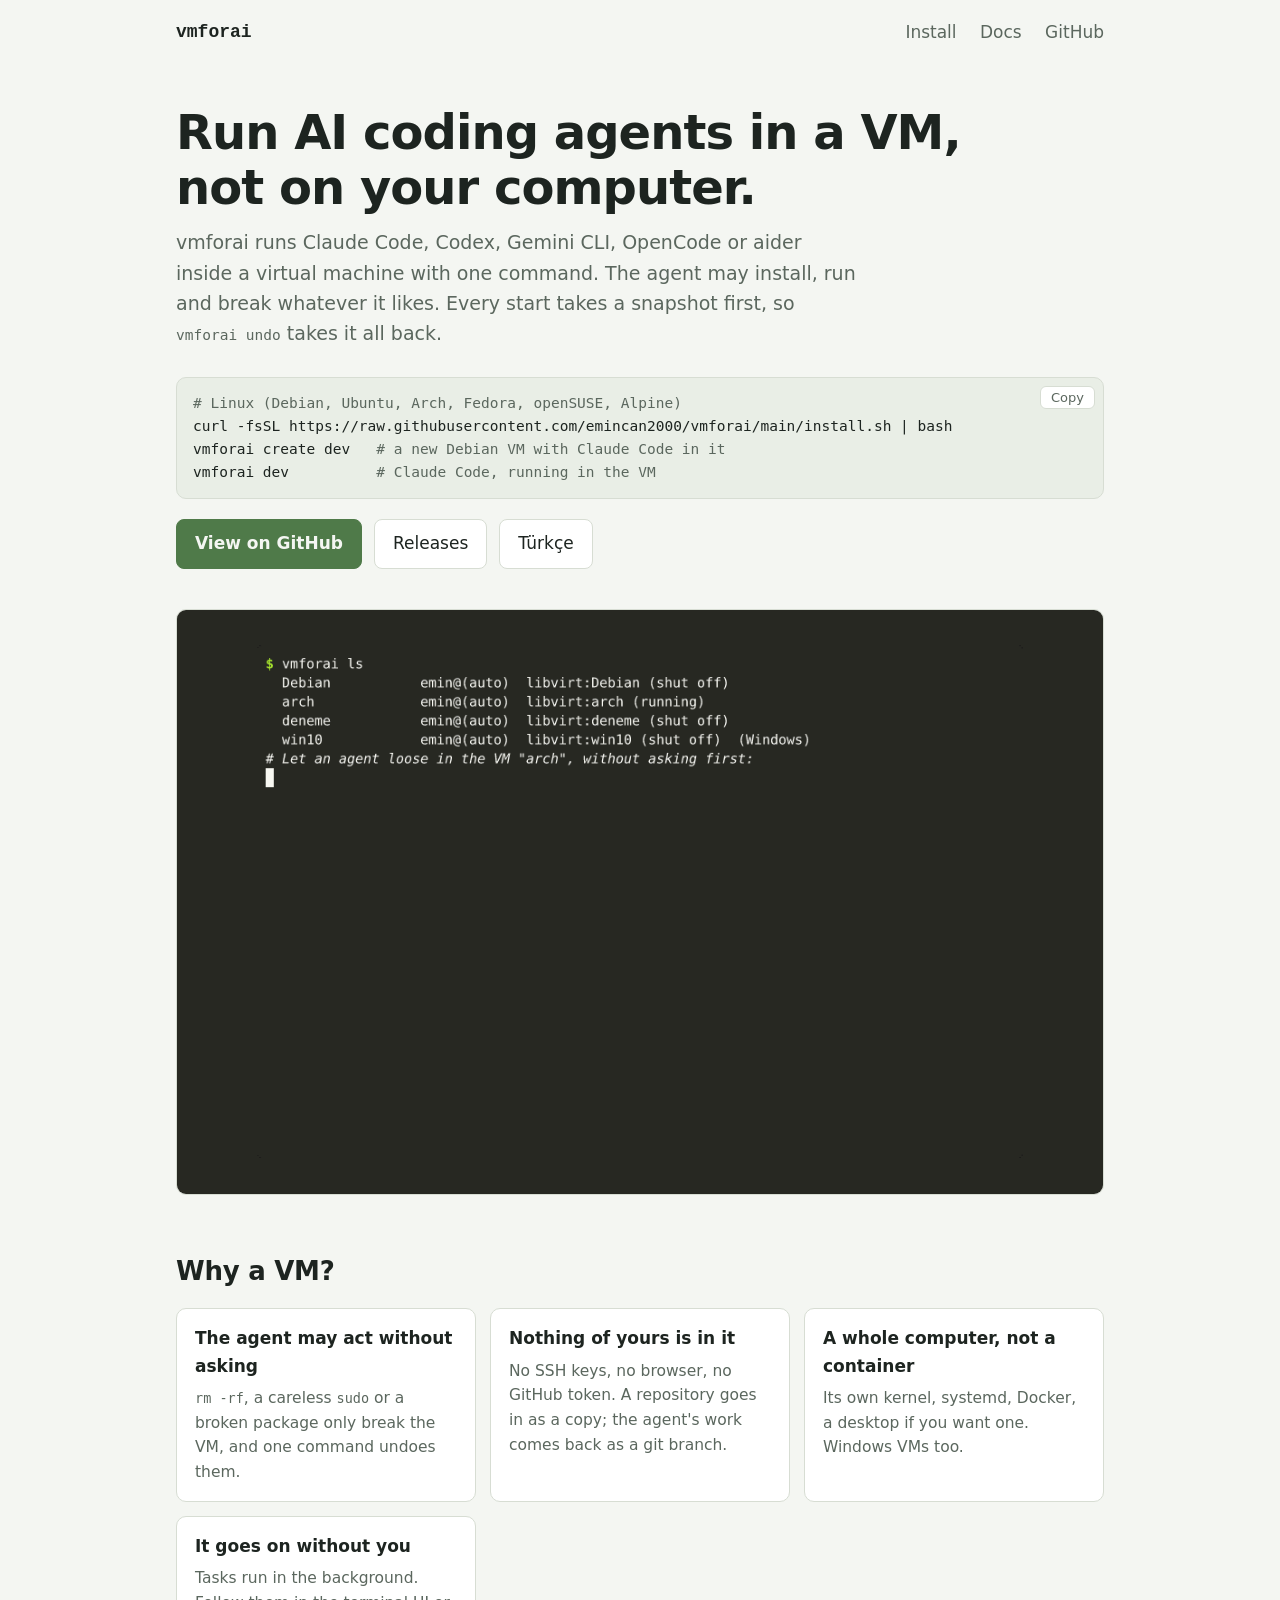
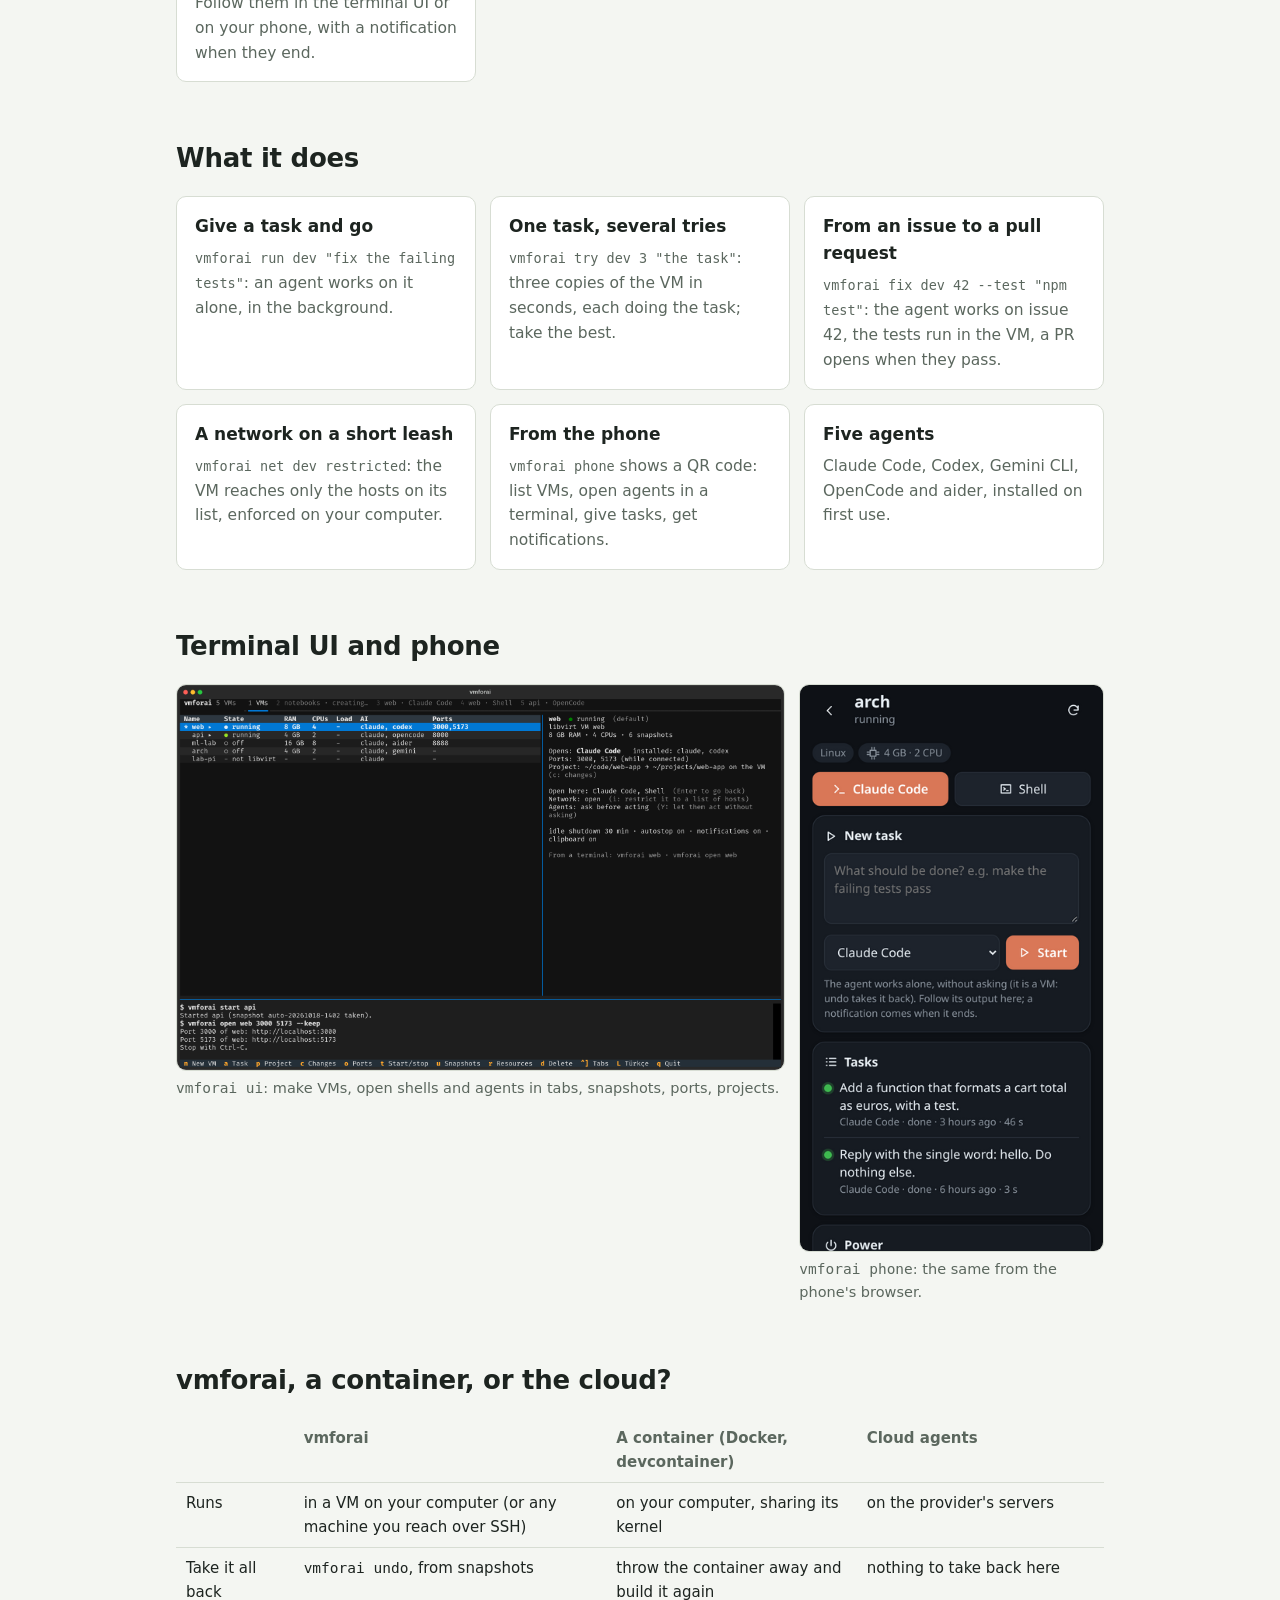
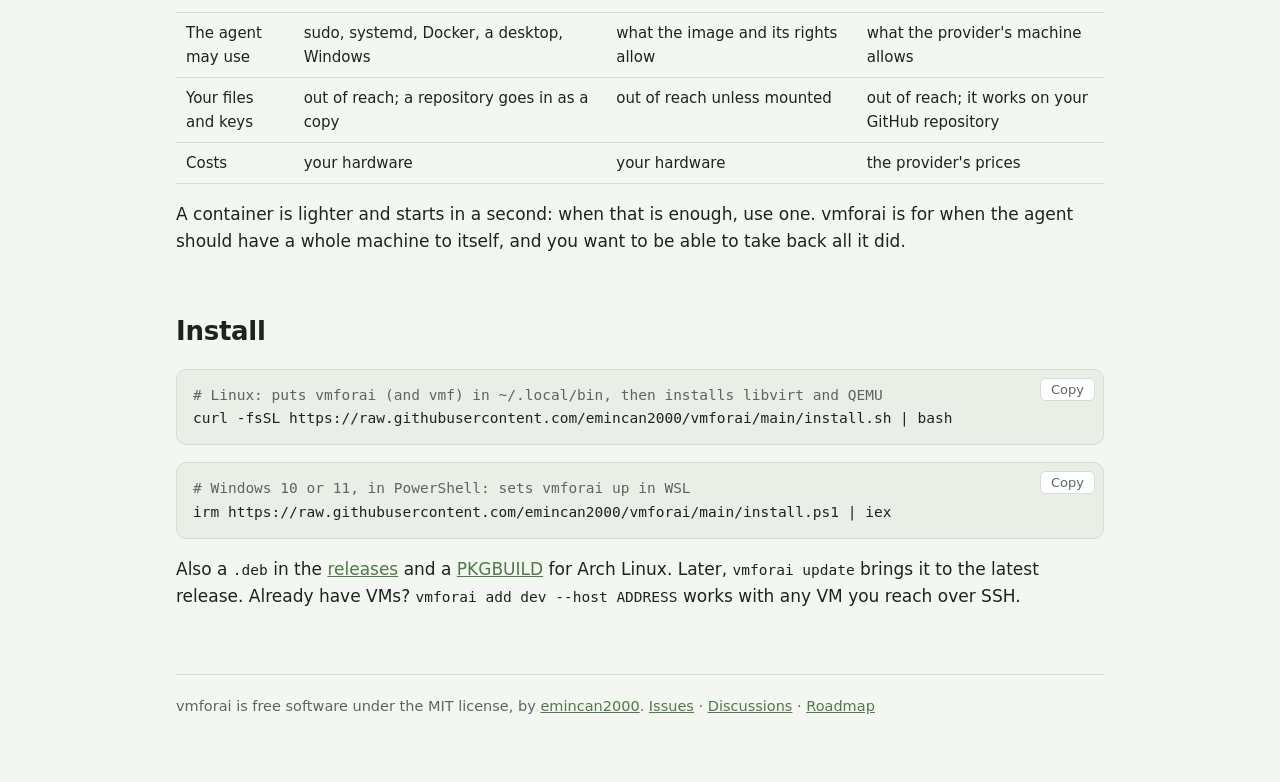
==== docs/index.html @ 1d29169d "A project page for GitHub Pages (docs/index.html)" ====
<!doctype html>
<html lang="en">
<head>
<meta charset="utf-8">
<meta name="viewport" content="width=device-width, initial-scale=1">
<title>vmforai</title>
<meta name="description" content="Run Claude Code, Codex, Gemini CLI, OpenCode or aider inside a VM sandbox, not on your computer. One command, a snapshot every start, undo.">
<meta property="og:title" content="vmforai: AI coding agents in a VM sandbox">
<meta property="og:description" content="Run Claude Code, Codex, Gemini CLI, OpenCode or aider inside a VM, not on your computer. A snapshot every start; undo takes it all back.">
<meta property="og:image" content="https://emincan2000.github.io/vmforai/social-preview.png">
<meta property="og:type" content="website">
<meta name="twitter:card" content="summary_large_image">
<link rel="icon" href="data:image/svg+xml,%3Csvg xmlns='http://www.w3.org/2000/svg' viewBox='0 0 32 32'%3E%3Crect width='32' height='32' rx='7' fill='%23171c19'/%3E%3Cpath d='M8 11l6 5-6 5M16 22h8' stroke='%239cc28f' stroke-width='3' fill='none' stroke-linecap='round' stroke-linejoin='round'/%3E%3C/svg%3E">
<style>
:root {
  --bg: #f4f6f2; --panel: #ffffff; --line: #d7ddd3; --text: #1d2420;
  --dim: #5b675e; --green: #4f7a49; --code: #e9eee6;
}
@media (prefers-color-scheme: dark) {
  :root {
    --bg: #171c19; --panel: #1f2621; --line: #333d36; --text: #e6ebe4;
    --dim: #9ba79d; --green: #9cc28f; --code: #121613;
  }
}
* { box-sizing: border-box; }
body {
  margin: 0; background: var(--bg); color: var(--text);
  font: 17px/1.6 "Inter", system-ui, -apple-system, "Segoe UI", sans-serif;
}
a { color: var(--green); }
main { max-width: 960px; margin: 0 auto; padding: 0 16px 64px; }
nav { display: flex; justify-content: space-between; align-items: center; padding: 18px 0; }
nav b { font-family: "JetBrains Mono", ui-monospace, monospace; font-size: 18px; }
nav a { margin-left: 18px; text-decoration: none; color: var(--dim); }
nav a:hover { color: var(--text); }
h1 { font-size: clamp(30px, 5.5vw, 48px); line-height: 1.15; margin: 40px 0 12px; letter-spacing: -0.02em; }
h2 { font-size: 26px; margin: 56px 0 16px; letter-spacing: -0.01em; }
.lead { font-size: 19px; color: var(--dim); max-width: 680px; margin: 0 0 28px; }
code, pre { font-family: "JetBrains Mono", ui-monospace, "DejaVu Sans Mono", monospace; font-size: 14.5px; }
pre {
  background: var(--code); border: 1px solid var(--line); border-radius: 10px;
  padding: 14px 16px; margin: 0; overflow-x: auto; position: relative;
}
pre .c { color: var(--dim); }
.copy {
  position: absolute; top: 8px; right: 8px; font: 13px system-ui, sans-serif;
  background: var(--panel); color: var(--dim); border: 1px solid var(--line);
  border-radius: 6px; padding: 3px 10px; cursor: pointer;
}
.copy:hover { color: var(--text); }
.buttons { display: flex; gap: 12px; flex-wrap: wrap; margin-top: 20px; }
.btn {
  display: inline-block; padding: 10px 18px; border-radius: 8px; text-decoration: none;
  border: 1px solid var(--line); color: var(--text); background: var(--panel);
}
.btn.main { background: var(--green); border-color: var(--green); color: var(--bg); font-weight: 600; }
img { max-width: 100%; height: auto; display: block; border-radius: 10px; border: 1px solid var(--line); }
.hero-img { margin-top: 40px; }
.grid { display: grid; grid-template-columns: repeat(auto-fit, minmax(260px, 1fr)); gap: 14px; }
.card { background: var(--panel); border: 1px solid var(--line); border-radius: 10px; padding: 16px 18px; }
.card h3 { margin: 0 0 6px; font-size: 17px; }
.card p { margin: 0; color: var(--dim); font-size: 15.5px; }
.card code { font-size: 13.5px; }
.shots { display: grid; grid-template-columns: 2fr 1fr; gap: 14px; align-items: start; }
@media (max-width: 640px) { .shots { grid-template-columns: 1fr; } }
.caption { color: var(--dim); font-size: 14.5px; margin: 6px 0 0; }
table { width: 100%; border-collapse: collapse; font-size: 15px; }
th, td { text-align: left; padding: 8px 10px; border-bottom: 1px solid var(--line); vertical-align: top; }
th { color: var(--dim); font-weight: 600; }
.tablewrap { overflow-x: auto; }
footer { color: var(--dim); font-size: 14.5px; border-top: 1px solid var(--line); margin-top: 64px; padding-top: 20px; }
</style>
</head>
<body>
<main>
<nav>
  <b>vmforai</b>
  <span>
    <a href="#install">Install</a>
    <a href="https://github.com/emincan2000/vmforai#commands">Docs</a>
    <a href="https://github.com/emincan2000/vmforai">GitHub</a>
  </span>
</nav>

<h1>Run AI coding agents in a VM,<br>not on your computer.</h1>
<p class="lead">vmforai runs Claude Code, Codex, Gemini CLI, OpenCode or aider inside a
virtual machine with one command. The agent may install, run and break whatever it
likes. Every start takes a snapshot first, so <code>vmforai undo</code> takes it all back.</p>

<pre><span class="c"># Linux (Debian, Ubuntu, Arch, Fedora, openSUSE, Alpine)</span>
curl -fsSL https://raw.githubusercontent.com/emincan2000/vmforai/main/install.sh | bash
vmforai create dev   <span class="c"># a new Debian VM with Claude Code in it</span>
vmforai dev          <span class="c"># Claude Code, running in the VM</span></pre>

<div class="buttons">
  <a class="btn main" href="https://github.com/emincan2000/vmforai">View on GitHub</a>
  <a class="btn" href="https://github.com/emincan2000/vmforai/releases">Releases</a>
  <a class="btn" href="https://github.com/emincan2000/vmforai/blob/main/README.tr.md">Türkçe</a>
</div>

<img class="hero-img" src="demo.gif" width="1024" height="646" alt="vmforai: the command line (a task, then undo), the terminal UI with Claude Code in a tab, and the phone page">

<h2>Why a VM?</h2>
<div class="grid">
  <div class="card"><h3>The agent may act without asking</h3><p><code>rm -rf</code>, a careless <code>sudo</code> or a broken package only break the VM, and one command undoes them.</p></div>
  <div class="card"><h3>Nothing of yours is in it</h3><p>No SSH keys, no browser, no GitHub token. A repository goes in as a copy; the agent's work comes back as a git branch.</p></div>
  <div class="card"><h3>A whole computer, not a container</h3><p>Its own kernel, systemd, Docker, a desktop if you want one. Windows VMs too.</p></div>
  <div class="card"><h3>It goes on without you</h3><p>Tasks run in the background. Follow them in the terminal UI or on your phone, with a notification when they end.</p></div>
</div>

<h2>What it does</h2>
<div class="grid">
  <div class="card"><h3>Give a task and go</h3><p><code>vmforai run dev "fix the failing tests"</code>: an agent works on it alone, in the background.</p></div>
  <div class="card"><h3>One task, several tries</h3><p><code>vmforai try dev 3 "the task"</code>: three copies of the VM in seconds, each doing the task; take the best.</p></div>
  <div class="card"><h3>From an issue to a pull request</h3><p><code>vmforai fix dev 42 --test "npm test"</code>: the agent works on issue 42, the tests run in the VM, a PR opens when they pass.</p></div>
  <div class="card"><h3>A network on a short leash</h3><p><code>vmforai net dev restricted</code>: the VM reaches only the hosts on its list, enforced on your computer.</p></div>
  <div class="card"><h3>From the phone</h3><p><code>vmforai phone</code> shows a QR code: list VMs, open agents in a terminal, give tasks, get notifications.</p></div>
  <div class="card"><h3>Five agents</h3><p>Claude Code, Codex, Gemini CLI, OpenCode and aider, installed on first use.</p></div>
</div>

<h2>Terminal UI and phone</h2>
<div class="shots">
  <div><img src="ui.png" alt="vmforai ui: the VM list with details" loading="lazy"><p class="caption"><code>vmforai ui</code>: make VMs, open shells and agents in tabs, snapshots, ports, projects.</p></div>
  <div><img src="phone-vm.png" alt="The phone page for one VM" loading="lazy"><p class="caption"><code>vmforai phone</code>: the same from the phone's browser.</p></div>
</div>

<h2>vmforai, a container, or the cloud?</h2>
<div class="tablewrap">
<table>
  <tr><th></th><th>vmforai</th><th>A container (Docker, devcontainer)</th><th>Cloud agents</th></tr>
  <tr><td>Runs</td><td>in a VM on your computer (or any machine you reach over SSH)</td><td>on your computer, sharing its kernel</td><td>on the provider's servers</td></tr>
  <tr><td>Take it all back</td><td><code>vmforai undo</code>, from snapshots</td><td>throw the container away and build it again</td><td>nothing to take back here</td></tr>
  <tr><td>The agent may use</td><td>sudo, systemd, Docker, a desktop, Windows</td><td>what the image and its rights allow</td><td>what the provider's machine allows</td></tr>
  <tr><td>Your files and keys</td><td>out of reach; a repository goes in as a copy</td><td>out of reach unless mounted</td><td>out of reach; it works on your GitHub repository</td></tr>
  <tr><td>Costs</td><td>your hardware</td><td>your hardware</td><td>the provider's prices</td></tr>
</table>
</div>
<p>A container is lighter and starts in a second: when that is enough, use one.
vmforai is for when the agent should have a whole machine to itself, and you want
to be able to take back all it did.</p>

<h2 id="install">Install</h2>
<pre><span class="c"># Linux: puts vmforai (and vmf) in ~/.local/bin, then installs libvirt and QEMU</span>
curl -fsSL https://raw.githubusercontent.com/emincan2000/vmforai/main/install.sh | bash</pre>
<p></p>
<pre><span class="c"># Windows 10 or 11, in PowerShell: sets vmforai up in WSL</span>
irm https://raw.githubusercontent.com/emincan2000/vmforai/main/install.ps1 | iex</pre>
<p>Also a <code>.deb</code> in the <a href="https://github.com/emincan2000/vmforai/releases">releases</a> and a
<a href="https://github.com/emincan2000/vmforai/tree/main/packaging/aur">PKGBUILD</a> for Arch Linux.
Later, <code>vmforai update</code> brings it to the latest release.
Already have VMs? <code>vmforai add dev --host ADDRESS</code> works with any VM you reach over SSH.</p>

<footer>
  vmforai is free software under the MIT license, by
  <a href="https://github.com/emincan2000">emincan2000</a>.
  <a href="https://github.com/emincan2000/vmforai/issues">Issues</a> ·
  <a href="https://github.com/emincan2000/vmforai/discussions">Discussions</a> ·
  <a href="https://github.com/emincan2000/vmforai/blob/main/ROADMAP.md">Roadmap</a>
</footer>
</main>
<script>
for (const pre of document.querySelectorAll("pre")) {
  const b = document.createElement("button");
  b.className = "copy"; b.textContent = "Copy";
  b.onclick = async () => {
    const text = [...pre.childNodes].filter(n => n !== b && !(n.classList && n.classList.contains("c")))
      .map(n => n.textContent).join("").split("\n").map(l => l.trimEnd()).filter(Boolean).join("\n");
    try { await navigator.clipboard.writeText(text); b.textContent = "Copied"; }
    catch { b.textContent = "Select and copy"; }
    setTimeout(() => (b.textContent = "Copy"), 1500);
  };
  pre.appendChild(b);
}
</script>
</body>
</html>
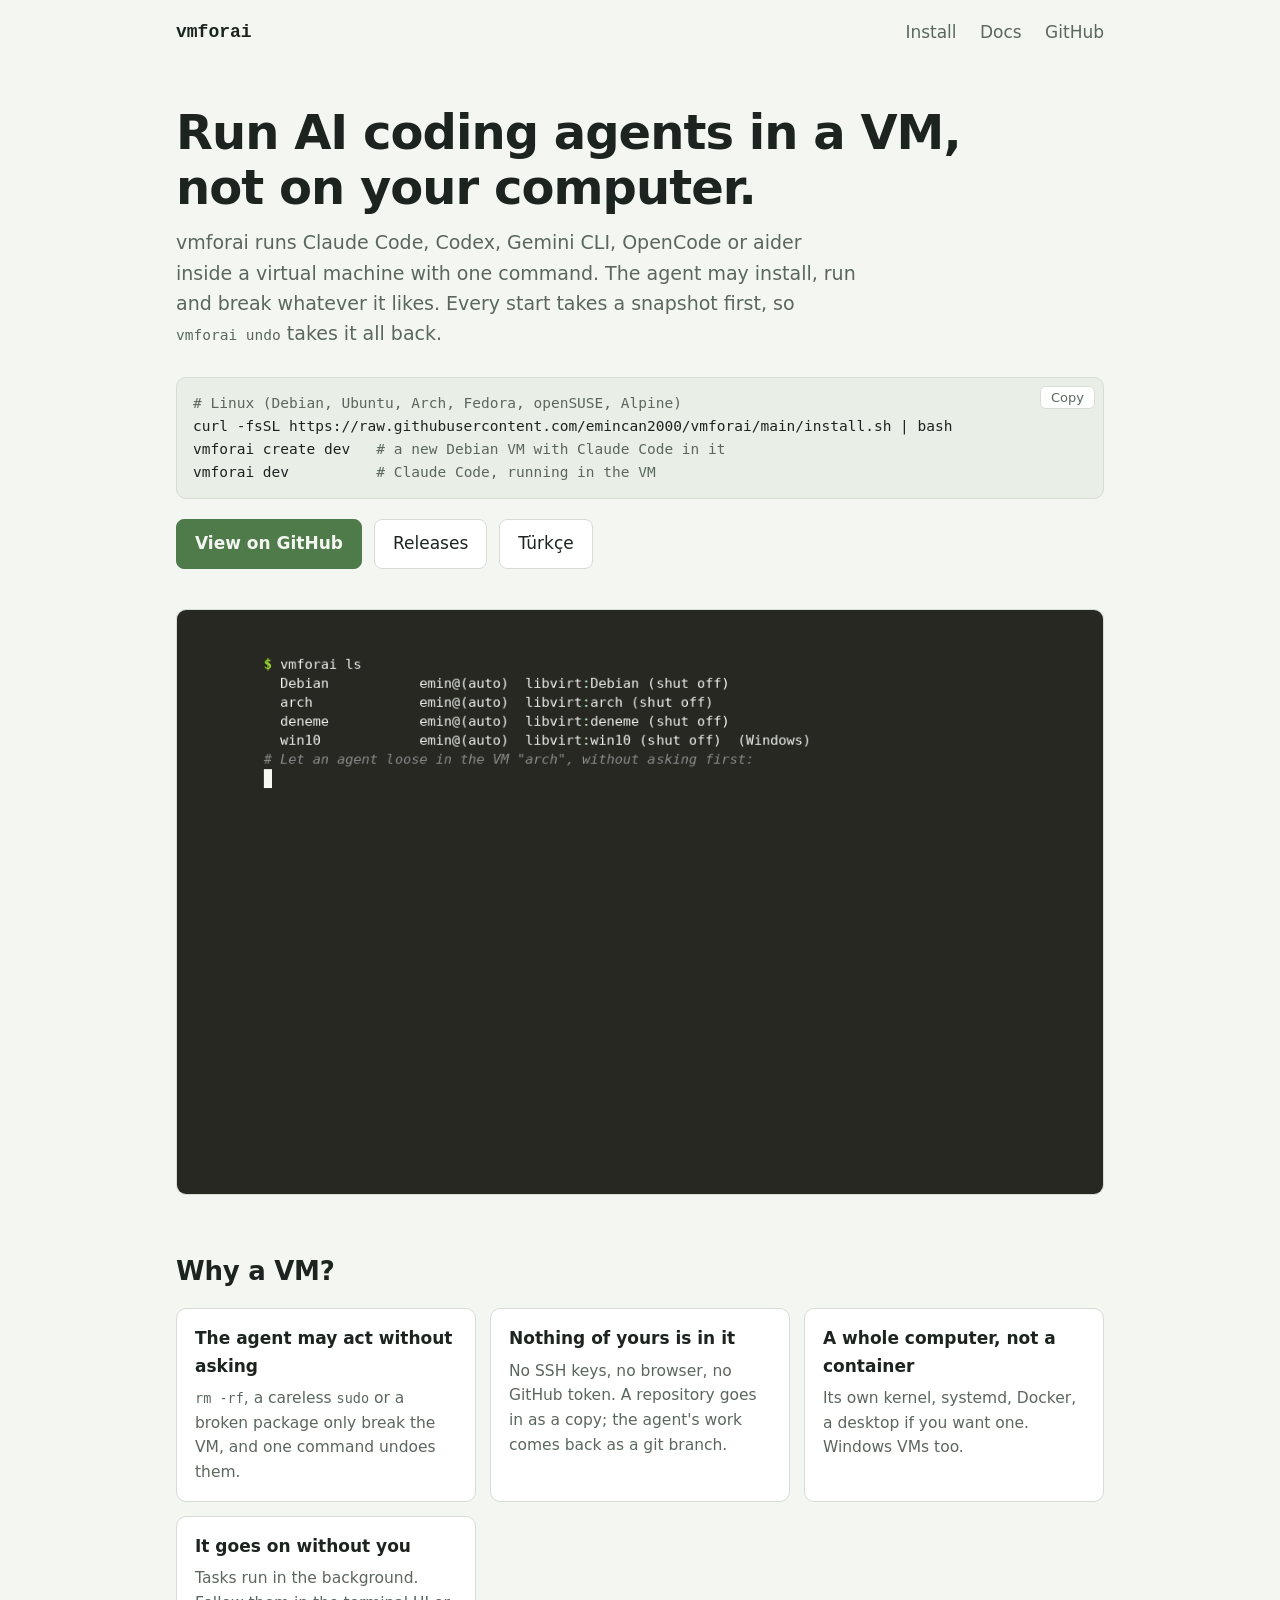
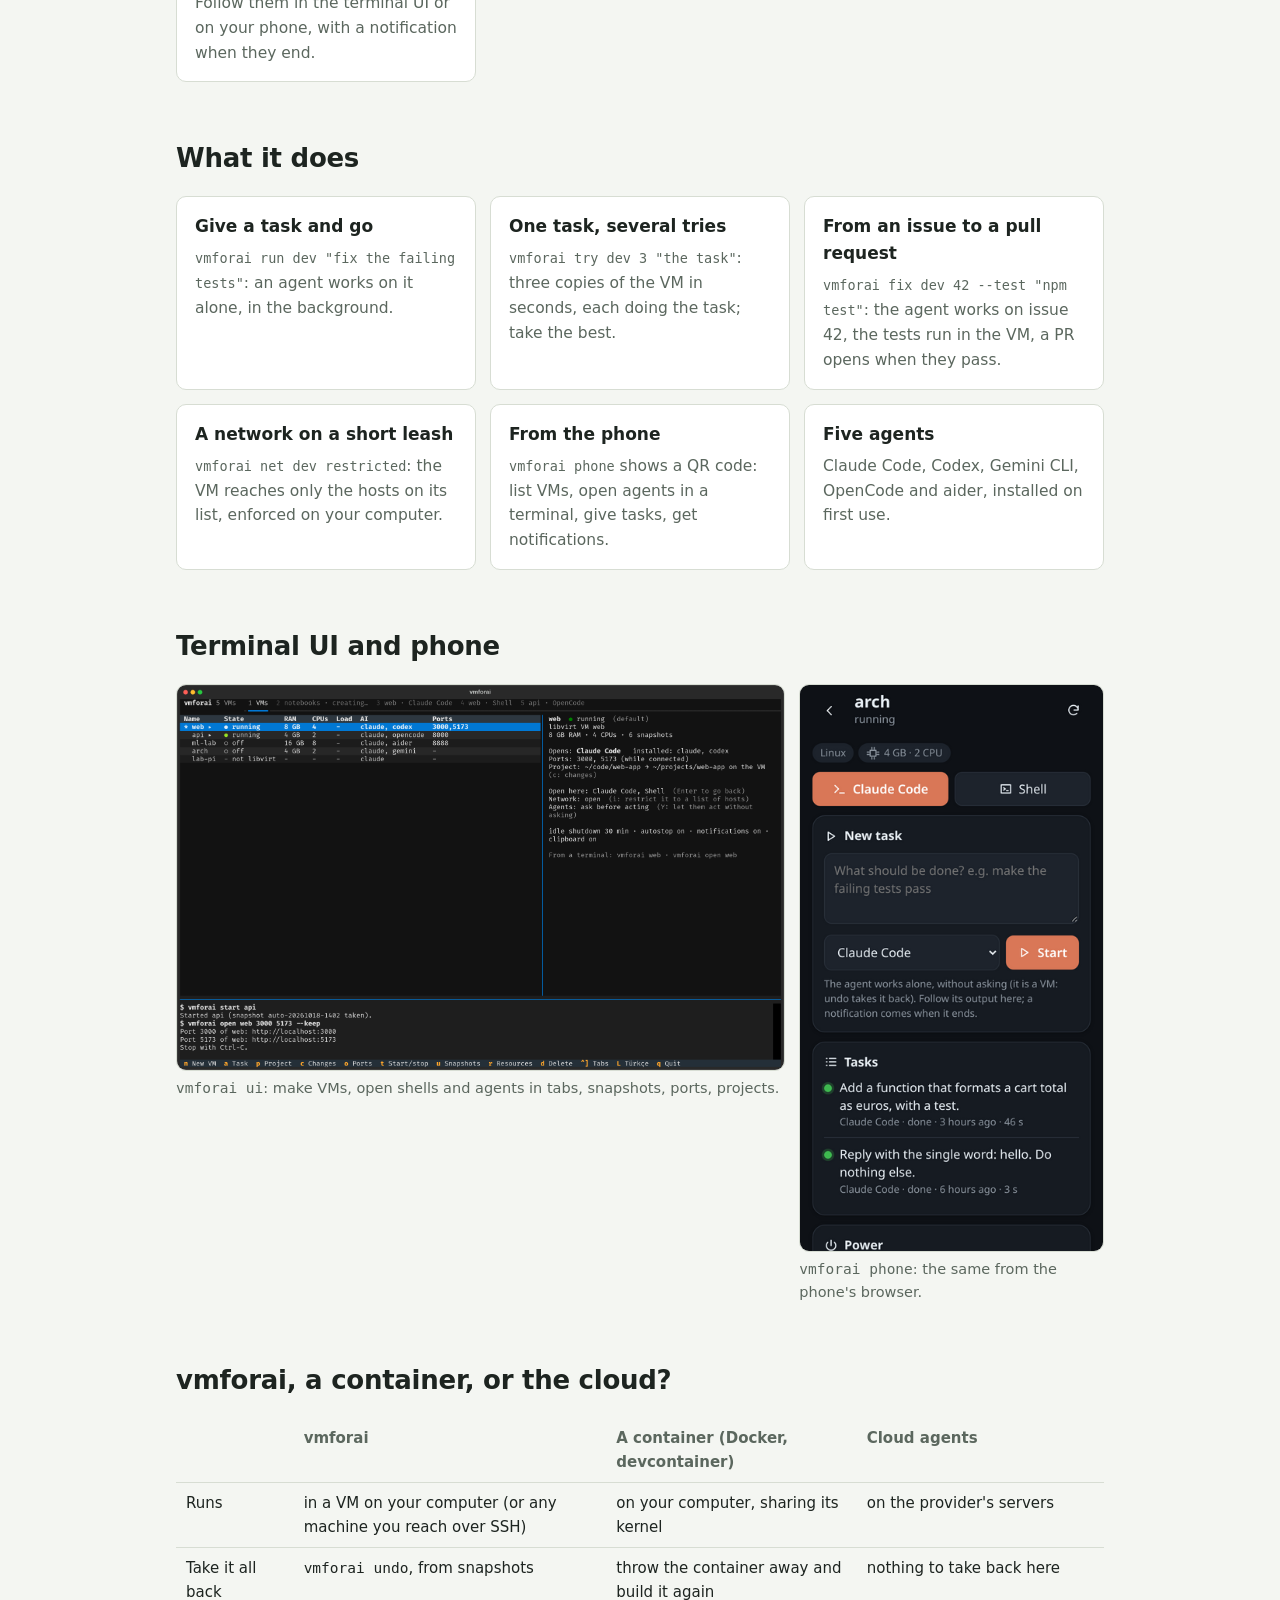
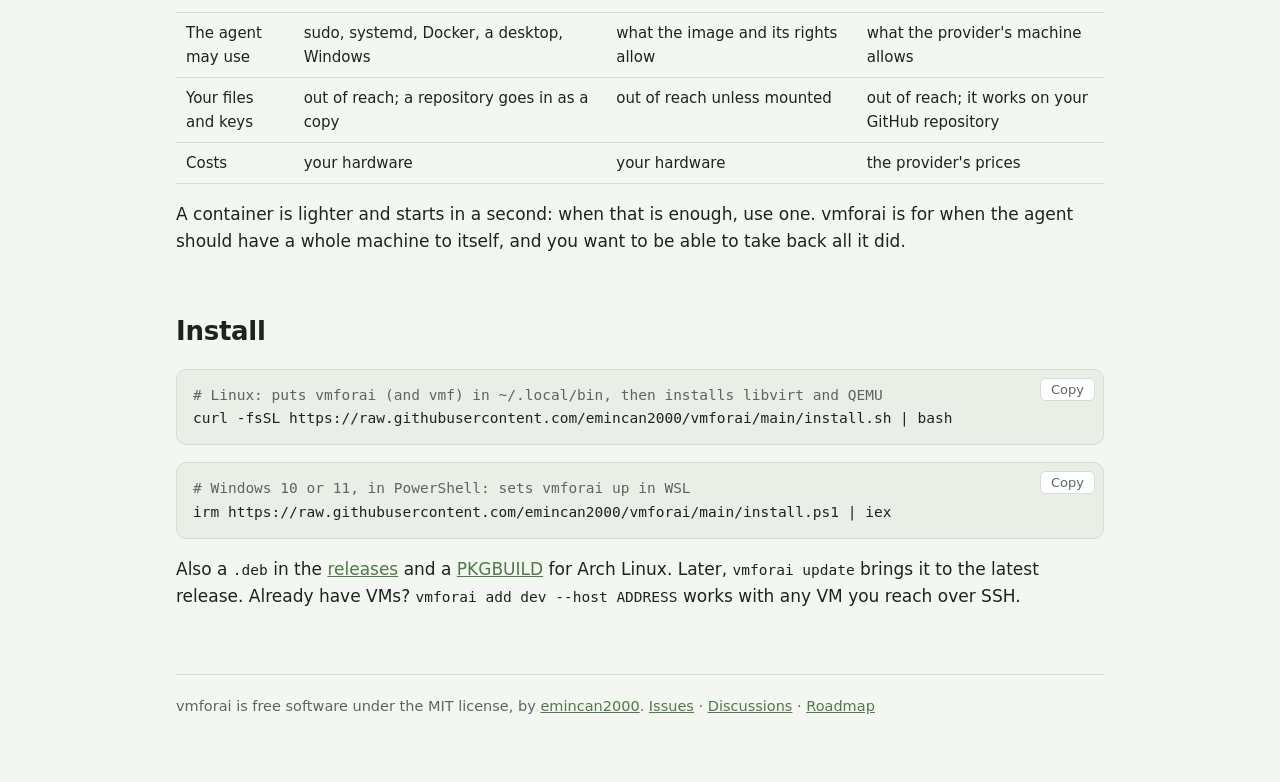
==== commit bd85b098: "Demo GIF: all five agents in the UI, and a phone video giving a VM a task" ====
--- a/docs/index.html
+++ b/docs/index.html
@@ -11,65 +11,9 @@
 <meta property="og:type" content="website">
 <meta name="twitter:card" content="summary_large_image">
 <link rel="icon" href="data:image/svg+xml,%3Csvg xmlns='http://www.w3.org/2000/svg' viewBox='0 0 32 32'%3E%3Crect width='32' height='32' rx='7' fill='%23171c19'/%3E%3Cpath d='M8 11l6 5-6 5M16 22h8' stroke='%239cc28f' stroke-width='3' fill='none' stroke-linecap='round' stroke-linejoin='round'/%3E%3C/svg%3E">
-<style>
-:root {
-  --bg: #f4f6f2; --panel: #ffffff; --line: #d7ddd3; --text: #1d2420;
-  --dim: #5b675e; --green: #4f7a49; --code: #e9eee6;
-}
-@media (prefers-color-scheme: dark) {
-  :root {
-    --bg: #171c19; --panel: #1f2621; --line: #333d36; --text: #e6ebe4;
-    --dim: #9ba79d; --green: #9cc28f; --code: #121613;
-  }
-}
-* { box-sizing: border-box; }
-body {
-  margin: 0; background: var(--bg); color: var(--text);
-  font: 17px/1.6 "Inter", system-ui, -apple-system, "Segoe UI", sans-serif;
-}
-a { color: var(--green); }
-main { max-width: 960px; margin: 0 auto; padding: 0 16px 64px; }
-nav { display: flex; justify-content: space-between; align-items: center; padding: 18px 0; }
-nav b { font-family: "JetBrains Mono", ui-monospace, monospace; font-size: 18px; }
-nav a { margin-left: 18px; text-decoration: none; color: var(--dim); }
-nav a:hover { color: var(--text); }
-h1 { font-size: clamp(30px, 5.5vw, 48px); line-height: 1.15; margin: 40px 0 12px; letter-spacing: -0.02em; }
-h2 { font-size: 26px; margin: 56px 0 16px; letter-spacing: -0.01em; }
-.lead { font-size: 19px; color: var(--dim); max-width: 680px; margin: 0 0 28px; }
-code, pre { font-family: "JetBrains Mono", ui-monospace, "DejaVu Sans Mono", monospace; font-size: 14.5px; }
-pre {
-  background: var(--code); border: 1px solid var(--line); border-radius: 10px;
-  padding: 14px 16px; margin: 0; overflow-x: auto; position: relative;
-}
-pre .c { color: var(--dim); }
-.copy {
-  position: absolute; top: 8px; right: 8px; font: 13px system-ui, sans-serif;
-  background: var(--panel); color: var(--dim); border: 1px solid var(--line);
-  border-radius: 6px; padding: 3px 10px; cursor: pointer;
-}
-.copy:hover { color: var(--text); }
-.buttons { display: flex; gap: 12px; flex-wrap: wrap; margin-top: 20px; }
-.btn {
-  display: inline-block; padding: 10px 18px; border-radius: 8px; text-decoration: none;
-  border: 1px solid var(--line); color: var(--text); background: var(--panel);
-}
-.btn.main { background: var(--green); border-color: var(--green); color: var(--bg); font-weight: 600; }
-img { max-width: 100%; height: auto; display: block; border-radius: 10px; border: 1px solid var(--line); }
-.hero-img { margin-top: 40px; }
-.grid { display: grid; grid-template-columns: repeat(auto-fit, minmax(260px, 1fr)); gap: 14px; }
-.card { background: var(--panel); border: 1px solid var(--line); border-radius: 10px; padding: 16px 18px; }
-.card h3 { margin: 0 0 6px; font-size: 17px; }
-.card p { margin: 0; color: var(--dim); font-size: 15.5px; }
-.card code { font-size: 13.5px; }
-.shots { display: grid; grid-template-columns: 2fr 1fr; gap: 14px; align-items: start; }
-@media (max-width: 640px) { .shots { grid-template-columns: 1fr; } }
-.caption { color: var(--dim); font-size: 14.5px; margin: 6px 0 0; }
-table { width: 100%; border-collapse: collapse; font-size: 15px; }
-th, td { text-align: left; padding: 8px 10px; border-bottom: 1px solid var(--line); vertical-align: top; }
-th { color: var(--dim); font-weight: 600; }
-.tablewrap { overflow-x: auto; }
-footer { color: var(--dim); font-size: 14.5px; border-top: 1px solid var(--line); margin-top: 64px; padding-top: 20px; }
-</style>
+<link rel="stylesheet" href="site.css">
+<link rel="alternate" hreflang="en" href="https://emincan2000.github.io/vmforai/">
+<link rel="alternate" hreflang="tr" href="https://emincan2000.github.io/vmforai/tr/">
 </head>
 <body>
 <main>
@@ -95,10 +39,10 @@
 <div class="buttons">
   <a class="btn main" href="https://github.com/emincan2000/vmforai">View on GitHub</a>
   <a class="btn" href="https://github.com/emincan2000/vmforai/releases">Releases</a>
-  <a class="btn" href="https://github.com/emincan2000/vmforai/blob/main/README.tr.md">Türkçe</a>
+  <a class="btn" href="tr/" hreflang="tr" lang="tr">Türkçe</a>
 </div>
 
-<img class="hero-img" src="demo.gif" width="1024" height="646" alt="vmforai: the command line (a task, then undo), the terminal UI with Claude Code in a tab, and the phone page">
+<img class="hero-img" src="demo.gif" width="1024" height="646" alt="vmforai: the command line (a task, then undo), the terminal UI with all five agents in tabs, and the phone giving a VM a task">
 
 <h2>Why a VM?</h2>
 <div class="grid">
@@ -158,19 +102,6 @@
   <a href="https://github.com/emincan2000/vmforai/blob/main/ROADMAP.md">Roadmap</a>
 </footer>
 </main>
-<script>
-for (const pre of document.querySelectorAll("pre")) {
-  const b = document.createElement("button");
-  b.className = "copy"; b.textContent = "Copy";
-  b.onclick = async () => {
-    const text = [...pre.childNodes].filter(n => n !== b && !(n.classList && n.classList.contains("c")))
-      .map(n => n.textContent).join("").split("\n").map(l => l.trimEnd()).filter(Boolean).join("\n");
-    try { await navigator.clipboard.writeText(text); b.textContent = "Copied"; }
-    catch { b.textContent = "Select and copy"; }
-    setTimeout(() => (b.textContent = "Copy"), 1500);
-  };
-  pre.appendChild(b);
-}
-</script>
+<script src="site.js"></script>
 </body>
 </html>
--- a/docs/site.css
+++ b/docs/site.css
@@ -0,0 +1,57 @@
+:root {
+  --bg: #f4f6f2; --panel: #ffffff; --line: #d7ddd3; --text: #1d2420;
+  --dim: #5b675e; --green: #4f7a49; --code: #e9eee6;
+}
+@media (prefers-color-scheme: dark) {
+  :root {
+    --bg: #171c19; --panel: #1f2621; --line: #333d36; --text: #e6ebe4;
+    --dim: #9ba79d; --green: #9cc28f; --code: #121613;
+  }
+}
+* { box-sizing: border-box; }
+body {
+  margin: 0; background: var(--bg); color: var(--text);
+  font: 17px/1.6 "Inter", system-ui, -apple-system, "Segoe UI", sans-serif;
+}
+a { color: var(--green); }
+main { max-width: 960px; margin: 0 auto; padding: 0 16px 64px; }
+nav { display: flex; justify-content: space-between; align-items: center; padding: 18px 0; }
+nav b { font-family: "JetBrains Mono", ui-monospace, monospace; font-size: 18px; }
+nav a { margin-left: 18px; text-decoration: none; color: var(--dim); }
+nav a:hover { color: var(--text); }
+h1 { font-size: clamp(30px, 5.5vw, 48px); line-height: 1.15; margin: 40px 0 12px; letter-spacing: -0.02em; }
+h2 { font-size: 26px; margin: 56px 0 16px; letter-spacing: -0.01em; }
+.lead { font-size: 19px; color: var(--dim); max-width: 680px; margin: 0 0 28px; }
+code, pre { font-family: "JetBrains Mono", ui-monospace, "DejaVu Sans Mono", monospace; font-size: 14.5px; }
+pre {
+  background: var(--code); border: 1px solid var(--line); border-radius: 10px;
+  padding: 14px 16px; margin: 0; overflow-x: auto; position: relative;
+}
+pre .c { color: var(--dim); }
+.copy {
+  position: absolute; top: 8px; right: 8px; font: 13px system-ui, sans-serif;
+  background: var(--panel); color: var(--dim); border: 1px solid var(--line);
+  border-radius: 6px; padding: 3px 10px; cursor: pointer;
+}
+.copy:hover { color: var(--text); }
+.buttons { display: flex; gap: 12px; flex-wrap: wrap; margin-top: 20px; }
+.btn {
+  display: inline-block; padding: 10px 18px; border-radius: 8px; text-decoration: none;
+  border: 1px solid var(--line); color: var(--text); background: var(--panel);
+}
+.btn.main { background: var(--green); border-color: var(--green); color: var(--bg); font-weight: 600; }
+img { max-width: 100%; height: auto; display: block; border-radius: 10px; border: 1px solid var(--line); }
+.hero-img { margin-top: 40px; }
+.grid { display: grid; grid-template-columns: repeat(auto-fit, minmax(260px, 1fr)); gap: 14px; }
+.card { background: var(--panel); border: 1px solid var(--line); border-radius: 10px; padding: 16px 18px; }
+.card h3 { margin: 0 0 6px; font-size: 17px; }
+.card p { margin: 0; color: var(--dim); font-size: 15.5px; }
+.card code { font-size: 13.5px; }
+.shots { display: grid; grid-template-columns: 2fr 1fr; gap: 14px; align-items: start; }
+@media (max-width: 640px) { .shots { grid-template-columns: 1fr; } }
+.caption { color: var(--dim); font-size: 14.5px; margin: 6px 0 0; }
+table { width: 100%; border-collapse: collapse; font-size: 15px; }
+th, td { text-align: left; padding: 8px 10px; border-bottom: 1px solid var(--line); vertical-align: top; }
+th { color: var(--dim); font-weight: 600; }
+.tablewrap { overflow-x: auto; }
+footer { color: var(--dim); font-size: 14.5px; border-top: 1px solid var(--line); margin-top: 64px; padding-top: 20px; }
